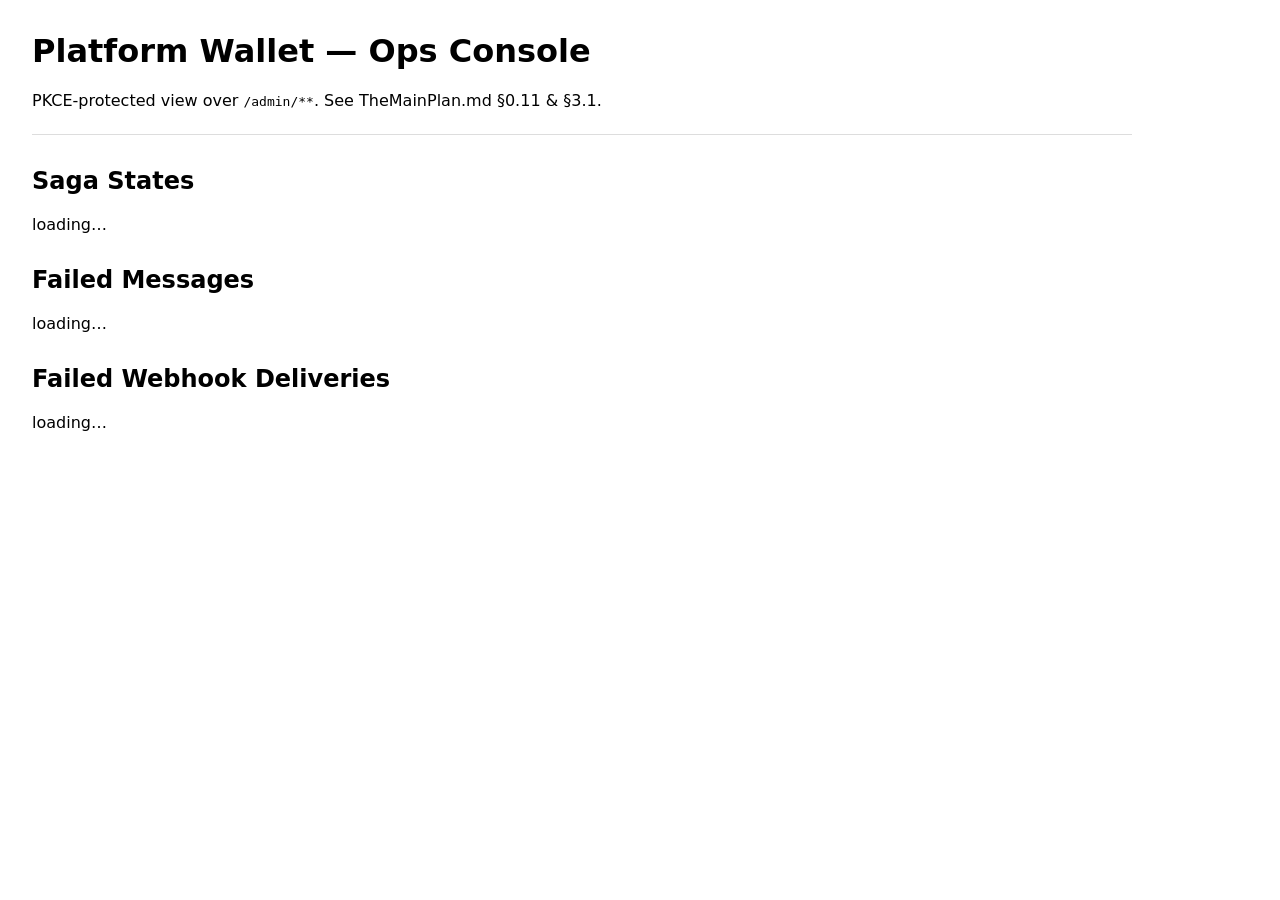
==== src/ApiGateway/wwwroot/console/index.html @ 177c57b8 "chore: scaffold Platform Wallet solution (ADR-0001) Initial repo scaffold per validated-sniffing-tea" ====
<!DOCTYPE html>
<html lang="en">
<head>
    <meta charset="UTF-8" />
    <title>Platform Wallet — Ops Console</title>
    <meta name="viewport" content="width=device-width, initial-scale=1" />
    <style>
        body { font-family: system-ui, sans-serif; margin: 2rem; max-width: 1100px; }
        header { border-bottom: 1px solid #ddd; padding-bottom: 0.5rem; }
        section { margin-top: 2rem; }
        table { border-collapse: collapse; width: 100%; }
        th, td { border: 1px solid #e3e3e3; padding: 0.3rem 0.5rem; text-align: left; }
        button { cursor: pointer; }
    </style>
</head>
<body>
<header>
    <h1>Platform Wallet — Ops Console</h1>
    <p>PKCE-protected view over <code>/admin/**</code>. See TheMainPlan.md §0.11 &amp; §3.1.</p>
</header>
<section id="sagas"><h2>Saga States</h2><div>loading…</div></section>
<section id="failed"><h2>Failed Messages</h2><div>loading…</div></section>
<section id="webhooks"><h2>Failed Webhook Deliveries</h2><div>loading…</div></section>
<!-- TODO: PKCE flow (oidc-client-ts via CDN), fetch /admin/** with bearer token. -->
<script src="app.js" defer></script>
</body>
</html>
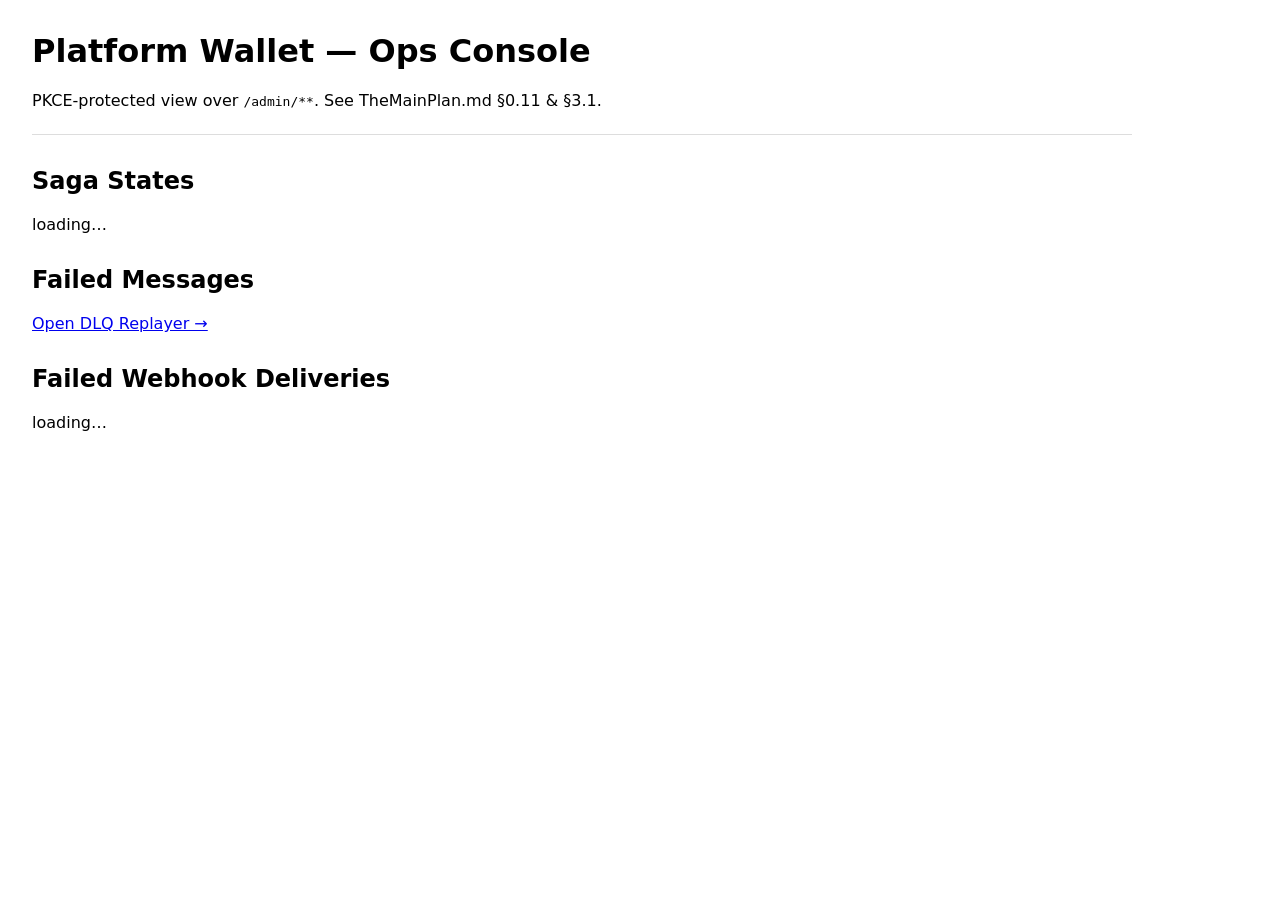
==== commit ec9d31d8: "feat(console): DLQ Replayer UI under /console/dlq Plain HTML+JS pages for listing _error queues, pee" ====
--- a/src/ApiGateway/wwwroot/console/index.html
+++ b/src/ApiGateway/wwwroot/console/index.html
@@ -19,7 +19,10 @@
     <p>PKCE-protected view over <code>/admin/**</code>. See TheMainPlan.md §0.11 &amp; §3.1.</p>
 </header>
 <section id="sagas"><h2>Saga States</h2><div>loading…</div></section>
-<section id="failed"><h2>Failed Messages</h2><div>loading…</div></section>
+<section id="failed">
+    <h2>Failed Messages</h2>
+    <p><a href="dlq/">Open DLQ Replayer →</a></p>
+</section>
 <section id="webhooks"><h2>Failed Webhook Deliveries</h2><div>loading…</div></section>
 <!-- TODO: PKCE flow (oidc-client-ts via CDN), fetch /admin/** with bearer token. -->
 <script src="app.js" defer></script>
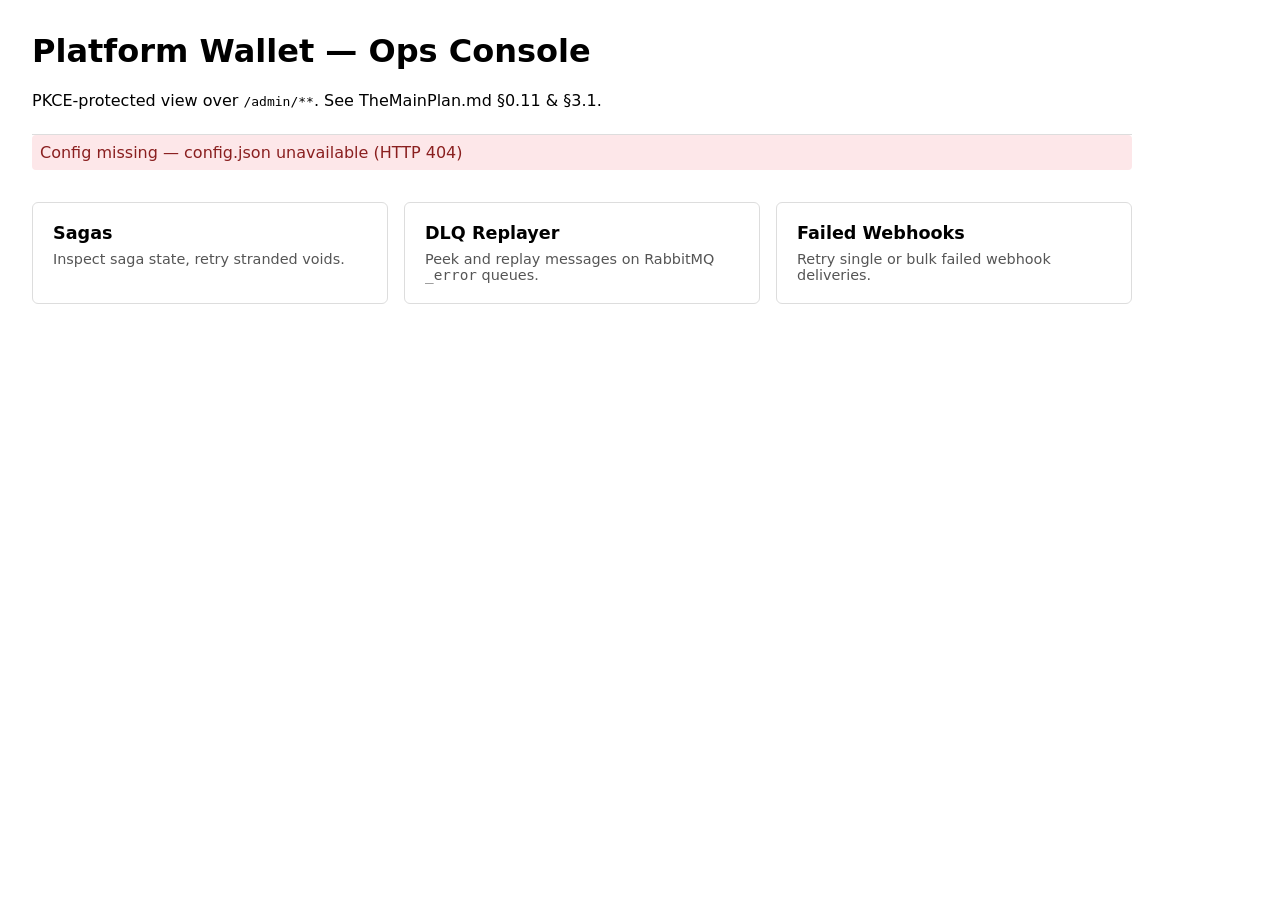
==== commit 7f8fc722: "refactor(console): use PwAuth in dashboard and DLQ pages" ====
--- a/src/ApiGateway/wwwroot/console/index.html
+++ b/src/ApiGateway/wwwroot/console/index.html
@@ -7,10 +7,12 @@
     <style>
         body { font-family: system-ui, sans-serif; margin: 2rem; max-width: 1100px; }
         header { border-bottom: 1px solid #ddd; padding-bottom: 0.5rem; }
-        section { margin-top: 2rem; }
-        table { border-collapse: collapse; width: 100%; }
-        th, td { border: 1px solid #e3e3e3; padding: 0.3rem 0.5rem; text-align: left; }
-        button { cursor: pointer; }
+        .grid { display: grid; grid-template-columns: repeat(auto-fit, minmax(260px, 1fr)); gap: 1rem; margin-top: 2rem; }
+        .card { display: block; padding: 1.25rem; border: 1px solid #ddd; border-radius: 6px; text-decoration: none; color: inherit; }
+        .card:hover { border-color: #666; }
+        .card h2 { margin: 0 0 0.5rem 0; font-size: 1.1rem; }
+        .card p { margin: 0; color: #555; font-size: 0.9rem; }
+        #banner { background: #fde7e9; color: #8a1f1f; padding: 0.5rem; border-radius: 4px; }
     </style>
 </head>
 <body>
@@ -18,13 +20,22 @@
     <h1>Platform Wallet — Ops Console</h1>
     <p>PKCE-protected view over <code>/admin/**</code>. See TheMainPlan.md §0.11 &amp; §3.1.</p>
 </header>
-<section id="sagas"><h2>Saga States</h2><div>loading…</div></section>
-<section id="failed">
-    <h2>Failed Messages</h2>
-    <p><a href="dlq/">Open DLQ Replayer →</a></p>
-</section>
-<section id="webhooks"><h2>Failed Webhook Deliveries</h2><div>loading…</div></section>
-<!-- TODO: PKCE flow (oidc-client-ts via CDN), fetch /admin/** with bearer token. -->
+<div id="banner" hidden></div>
+<nav class="grid">
+    <a class="card" href="sagas/">
+        <h2>Sagas</h2>
+        <p>Inspect saga state, retry stranded voids.</p>
+    </a>
+    <a class="card" href="dlq/">
+        <h2>DLQ Replayer</h2>
+        <p>Peek and replay messages on RabbitMQ <code>_error</code> queues.</p>
+    </a>
+    <a class="card" href="webhooks/">
+        <h2>Failed Webhooks</h2>
+        <p>Retry single or bulk failed webhook deliveries.</p>
+    </a>
+</nav>
+<script src="auth.js" defer></script>
 <script src="app.js" defer></script>
 </body>
 </html>
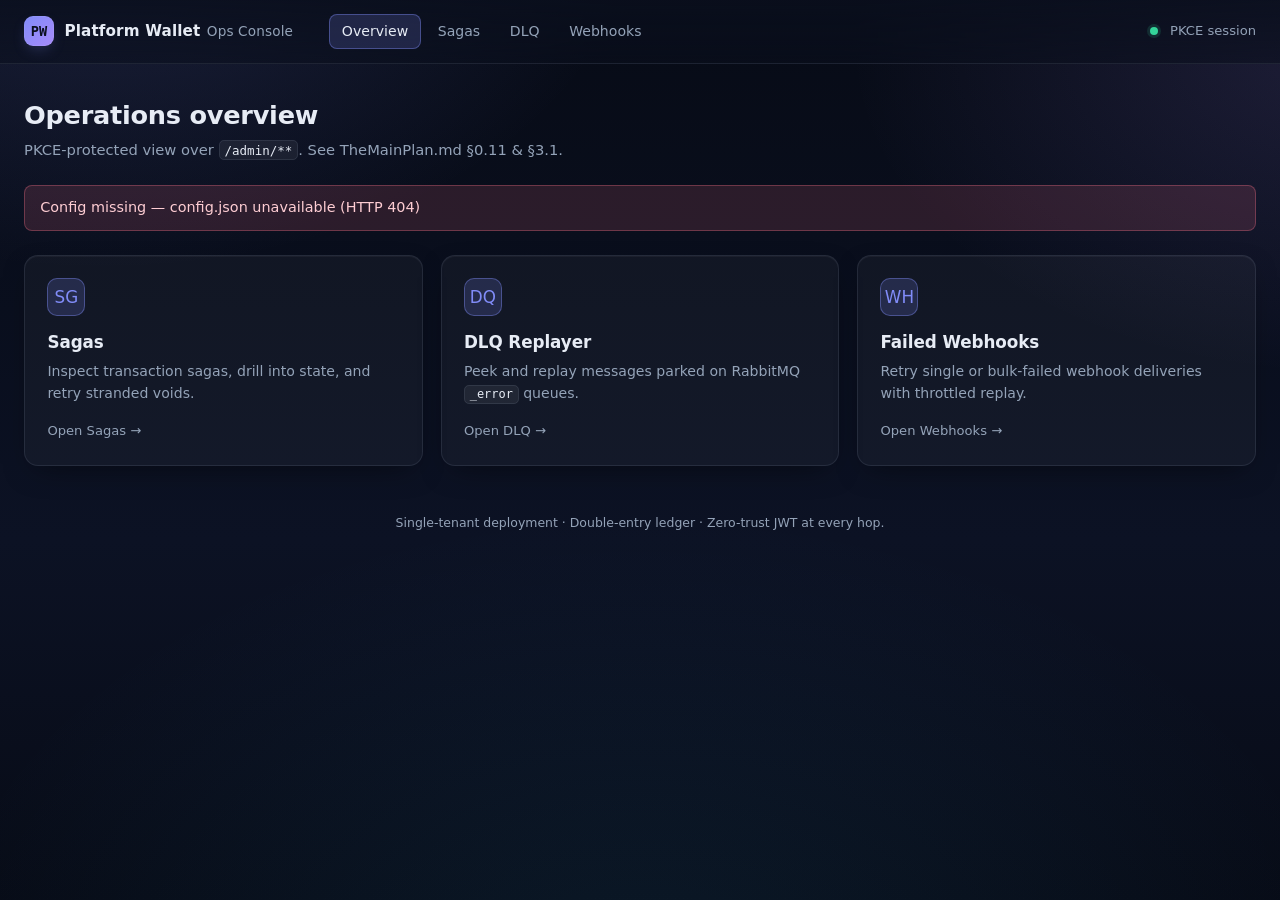
==== commit c5dea21b: "feat(console): modern dark UI for Ops Console Shared console.css (slate base, indigo accent, glassmo" ====
--- a/src/ApiGateway/wwwroot/console/index.html
+++ b/src/ApiGateway/wwwroot/console/index.html
@@ -4,37 +4,63 @@
     <meta charset="UTF-8" />
     <title>Platform Wallet — Ops Console</title>
     <meta name="viewport" content="width=device-width, initial-scale=1" />
-    <style>
-        body { font-family: system-ui, sans-serif; margin: 2rem; max-width: 1100px; }
-        header { border-bottom: 1px solid #ddd; padding-bottom: 0.5rem; }
-        .grid { display: grid; grid-template-columns: repeat(auto-fit, minmax(260px, 1fr)); gap: 1rem; margin-top: 2rem; }
-        .card { display: block; padding: 1.25rem; border: 1px solid #ddd; border-radius: 6px; text-decoration: none; color: inherit; }
-        .card:hover { border-color: #666; }
-        .card h2 { margin: 0 0 0.5rem 0; font-size: 1.1rem; }
-        .card p { margin: 0; color: #555; font-size: 0.9rem; }
-        #banner { background: #fde7e9; color: #8a1f1f; padding: 0.5rem; border-radius: 4px; }
-    </style>
+    <link rel="preconnect" href="https://rsms.me/" />
+    <link rel="stylesheet" href="https://rsms.me/inter/inter.css" />
+    <link rel="stylesheet" href="console.css" />
 </head>
 <body>
-<header>
-    <h1>Platform Wallet — Ops Console</h1>
-    <p>PKCE-protected view over <code>/admin/**</code>. See TheMainPlan.md §0.11 &amp; §3.1.</p>
-</header>
-<div id="banner" hidden></div>
-<nav class="grid">
-    <a class="card" href="sagas/">
-        <h2>Sagas</h2>
-        <p>Inspect saga state, retry stranded voids.</p>
-    </a>
-    <a class="card" href="dlq/">
-        <h2>DLQ Replayer</h2>
-        <p>Peek and replay messages on RabbitMQ <code>_error</code> queues.</p>
-    </a>
-    <a class="card" href="webhooks/">
-        <h2>Failed Webhooks</h2>
-        <p>Retry single or bulk failed webhook deliveries.</p>
-    </a>
-</nav>
+<div class="app-shell">
+    <header class="app-bar">
+        <div class="app-bar-inner">
+            <a class="brand" href="./">
+                <span class="brand-mark">PW</span>
+                <span class="brand-title">Platform Wallet<span class="brand-sub">Ops Console</span></span>
+            </a>
+            <nav class="app-nav">
+                <a href="./" class="active">Overview</a>
+                <a href="sagas/">Sagas</a>
+                <a href="dlq/">DLQ</a>
+                <a href="webhooks/">Webhooks</a>
+            </nav>
+            <span class="app-spacer"></span>
+            <span class="app-bar-meta"><span class="status-dot"></span>PKCE session</span>
+        </div>
+    </header>
+
+    <main class="page">
+        <div class="page-header">
+            <div>
+                <h1 class="page-title">Operations overview</h1>
+                <p class="page-subtitle">PKCE-protected view over <code>/admin/**</code>. See TheMainPlan.md §0.11 &amp; §3.1.</p>
+            </div>
+        </div>
+
+        <div id="banner" class="error" hidden></div>
+
+        <nav class="grid">
+            <a class="card" href="sagas/">
+                <div class="card-icon">SG</div>
+                <h2>Sagas</h2>
+                <p>Inspect transaction sagas, drill into state, and retry stranded voids.</p>
+                <span class="card-arrow">Open Sagas →</span>
+            </a>
+            <a class="card" href="dlq/">
+                <div class="card-icon">DQ</div>
+                <h2>DLQ Replayer</h2>
+                <p>Peek and replay messages parked on RabbitMQ <code>_error</code> queues.</p>
+                <span class="card-arrow">Open DLQ →</span>
+            </a>
+            <a class="card" href="webhooks/">
+                <div class="card-icon">WH</div>
+                <h2>Failed Webhooks</h2>
+                <p>Retry single or bulk-failed webhook deliveries with throttled replay.</p>
+                <span class="card-arrow">Open Webhooks →</span>
+            </a>
+        </nav>
+
+        <p class="footer-hint">Single-tenant deployment · Double-entry ledger · Zero-trust JWT at every hop.</p>
+    </main>
+</div>
 <script src="auth.js" defer></script>
 <script src="app.js" defer></script>
 </body>
--- a/src/ApiGateway/wwwroot/console/console.css
+++ b/src/ApiGateway/wwwroot/console/console.css
@@ -0,0 +1,672 @@
+/* =========================================================================
+   Platform Wallet — Ops Console shared stylesheet.
+   Dark, glassmorphism-leaning UI on a slate base with an indigo accent.
+   ========================================================================= */
+
+:root {
+    color-scheme: dark;
+
+    --bg-0:        #070b16;
+    --bg-1:        #0c1224;
+    --bg-2:        #111a33;
+    --surface:     rgba(255, 255, 255, 0.035);
+    --surface-2:   rgba(255, 255, 255, 0.06);
+    --surface-3:   rgba(255, 255, 255, 0.10);
+    --border:      rgba(148, 163, 184, 0.14);
+    --border-2:    rgba(148, 163, 184, 0.28);
+
+    --text:        #e7ecf5;
+    --text-muted:  #94a3b8;
+    --text-soft:   #cbd5e1;
+
+    --accent:      #818cf8;
+    --accent-2:    #a78bfa;
+    --accent-soft: rgba(129, 140, 248, 0.18);
+    --accent-ring: rgba(129, 140, 248, 0.40);
+
+    --ok:          #34d399;
+    --ok-soft:     rgba(52, 211, 153, 0.14);
+    --warn:        #fbbf24;
+    --warn-soft:   rgba(251, 191, 36, 0.14);
+    --err:         #fb7185;
+    --err-soft:    rgba(251, 113, 133, 0.14);
+    --info:        #60a5fa;
+    --info-soft:   rgba(96, 165, 250, 0.14);
+
+    --radius:      14px;
+    --radius-sm:   8px;
+    --shadow-1:    0 1px 0 rgba(255,255,255,0.04) inset, 0 10px 30px -12px rgba(0,0,0,0.55);
+    --shadow-2:    0 1px 0 rgba(255,255,255,0.05) inset, 0 20px 50px -20px rgba(0,0,0,0.7);
+
+    --font-sans:   "Inter", ui-sans-serif, system-ui, -apple-system, "Segoe UI", Roboto, "Helvetica Neue", Arial, sans-serif;
+    --font-mono:   ui-monospace, SFMono-Regular, "JetBrains Mono", Menlo, Monaco, Consolas, monospace;
+}
+
+* { box-sizing: border-box; }
+
+html, body {
+    margin: 0;
+    padding: 0;
+    min-height: 100%;
+}
+
+body {
+    font-family: var(--font-sans);
+    font-size: 14px;
+    line-height: 1.5;
+    color: var(--text);
+    background-color: var(--bg-0);
+    background-image:
+        radial-gradient(900px 600px at 8% -10%, rgba(129, 140, 248, 0.18), transparent 60%),
+        radial-gradient(900px 600px at 105% 5%, rgba(167, 139, 250, 0.14), transparent 55%),
+        radial-gradient(1200px 800px at 50% 110%, rgba(56, 189, 248, 0.08), transparent 60%),
+        linear-gradient(180deg, var(--bg-0), var(--bg-1) 60%, var(--bg-0));
+    background-attachment: fixed;
+    -webkit-font-smoothing: antialiased;
+    -moz-osx-font-smoothing: grayscale;
+}
+
+a { color: var(--accent); text-decoration: none; }
+a:hover { color: var(--accent-2); text-decoration: underline; text-underline-offset: 3px; }
+
+code, pre {
+    font-family: var(--font-mono);
+    font-size: 0.85em;
+}
+code {
+    background: var(--surface-2);
+    color: var(--text);
+    padding: 0.12em 0.4em;
+    border-radius: 5px;
+    border: 1px solid var(--border);
+    word-break: break-all;
+}
+pre {
+    background: rgba(7, 11, 22, 0.55);
+    color: var(--text-soft);
+    padding: 0.9rem 1rem;
+    border-radius: var(--radius-sm);
+    border: 1px solid var(--border);
+    overflow-x: auto;
+    max-height: 14em;
+    margin: 0.6rem 0 0;
+}
+
+/* ---------- Layout shell ----------------------------------------------- */
+
+.app-shell {
+    min-height: 100vh;
+    display: flex;
+    flex-direction: column;
+}
+
+.app-bar {
+    position: sticky;
+    top: 0;
+    z-index: 50;
+    backdrop-filter: blur(14px);
+    -webkit-backdrop-filter: blur(14px);
+    background: linear-gradient(180deg, rgba(10, 15, 29, 0.85), rgba(10, 15, 29, 0.55));
+    border-bottom: 1px solid var(--border);
+}
+.app-bar-inner {
+    max-width: 1280px;
+    margin: 0 auto;
+    padding: 0.85rem 1.5rem;
+    display: flex;
+    align-items: center;
+    gap: 1.25rem;
+}
+.brand {
+    display: flex;
+    align-items: center;
+    gap: 0.65rem;
+    color: var(--text);
+    text-decoration: none;
+    font-weight: 600;
+    letter-spacing: 0.01em;
+}
+.brand:hover { text-decoration: none; color: var(--text); }
+.brand-mark {
+    width: 30px;
+    height: 30px;
+    border-radius: 9px;
+    background: linear-gradient(135deg, var(--accent) 0%, var(--accent-2) 100%);
+    box-shadow: 0 0 0 1px rgba(255,255,255,0.06) inset, 0 6px 16px -6px var(--accent-ring);
+    display: grid;
+    place-items: center;
+    color: #0b0f1e;
+    font-weight: 800;
+    font-size: 0.85rem;
+    font-family: var(--font-mono);
+}
+.brand-title { font-size: 0.95rem; }
+.brand-sub {
+    color: var(--text-muted);
+    font-weight: 400;
+    margin-left: 0.4rem;
+    font-size: 0.85rem;
+}
+
+.app-nav {
+    display: flex;
+    gap: 0.25rem;
+    margin-left: 1rem;
+}
+.app-nav a {
+    color: var(--text-muted);
+    padding: 0.45rem 0.8rem;
+    border-radius: 8px;
+    font-size: 0.88rem;
+    font-weight: 500;
+    transition: background 0.15s ease, color 0.15s ease;
+}
+.app-nav a:hover { background: var(--surface-2); color: var(--text); text-decoration: none; }
+.app-nav a.active {
+    background: var(--accent-soft);
+    color: var(--text);
+    box-shadow: inset 0 0 0 1px var(--accent-ring);
+}
+
+.app-spacer { flex: 1; }
+
+.app-bar-meta {
+    display: flex;
+    align-items: center;
+    gap: 0.75rem;
+    color: var(--text-muted);
+    font-size: 0.82rem;
+}
+.status-dot {
+    width: 8px;
+    height: 8px;
+    border-radius: 50%;
+    background: var(--ok);
+    box-shadow: 0 0 0 3px var(--ok-soft);
+}
+
+.page {
+    flex: 1;
+    width: 100%;
+    max-width: 1280px;
+    margin: 0 auto;
+    padding: 2rem 1.5rem 4rem;
+}
+
+.page-header {
+    display: flex;
+    align-items: flex-end;
+    justify-content: space-between;
+    gap: 1rem;
+    margin-bottom: 1.5rem;
+    flex-wrap: wrap;
+}
+.page-title {
+    margin: 0;
+    font-size: 1.6rem;
+    font-weight: 600;
+    letter-spacing: -0.01em;
+}
+.page-subtitle {
+    color: var(--text-muted);
+    margin: 0.3rem 0 0;
+    font-size: 0.92rem;
+}
+.breadcrumb {
+    color: var(--text-muted);
+    font-size: 0.85rem;
+    margin: 0 0 0.4rem;
+    display: flex;
+    align-items: center;
+    gap: 0.4rem;
+}
+.breadcrumb a { color: var(--text-muted); }
+.breadcrumb a:hover { color: var(--accent); }
+.breadcrumb .sep { opacity: 0.5; }
+
+.footer-hint {
+    margin-top: 3rem;
+    color: var(--text-muted);
+    font-size: 0.78rem;
+    text-align: center;
+}
+
+/* ---------- Cards (tile grid on landing) ------------------------------- */
+
+.grid {
+    display: grid;
+    grid-template-columns: repeat(auto-fit, minmax(280px, 1fr));
+    gap: 1.1rem;
+    margin-top: 1.5rem;
+}
+.card {
+    display: block;
+    padding: 1.4rem 1.4rem 1.5rem;
+    background: var(--surface);
+    border: 1px solid var(--border);
+    border-radius: var(--radius);
+    color: var(--text);
+    text-decoration: none;
+    transition: transform 0.18s ease, border-color 0.18s ease, background 0.18s ease, box-shadow 0.18s ease;
+    box-shadow: var(--shadow-1);
+    position: relative;
+    overflow: hidden;
+}
+.card::before {
+    content: "";
+    position: absolute;
+    inset: 0;
+    background: radial-gradient(450px 180px at 0% 0%, rgba(129, 140, 248, 0.10), transparent 60%);
+    opacity: 0;
+    transition: opacity 0.25s ease;
+    pointer-events: none;
+}
+.card:hover {
+    transform: translateY(-2px);
+    border-color: var(--border-2);
+    background: var(--surface-2);
+    text-decoration: none;
+    color: var(--text);
+    box-shadow: var(--shadow-2);
+}
+.card:hover::before { opacity: 1; }
+.card-icon {
+    width: 38px;
+    height: 38px;
+    border-radius: 10px;
+    background: var(--accent-soft);
+    color: var(--accent);
+    display: grid;
+    place-items: center;
+    font-size: 1.05rem;
+    margin-bottom: 0.85rem;
+    border: 1px solid var(--accent-ring);
+}
+.card h2 {
+    margin: 0 0 0.4rem;
+    font-size: 1.05rem;
+    font-weight: 600;
+    letter-spacing: -0.005em;
+}
+.card p {
+    margin: 0;
+    color: var(--text-muted);
+    font-size: 0.88rem;
+    line-height: 1.55;
+}
+.card-arrow {
+    color: var(--text-muted);
+    margin-top: 1rem;
+    font-size: 0.82rem;
+    display: inline-flex;
+    align-items: center;
+    gap: 0.3rem;
+}
+.card:hover .card-arrow { color: var(--accent); }
+
+/* ---------- Surface (table/list panel) --------------------------------- */
+
+.surface {
+    background: var(--surface);
+    border: 1px solid var(--border);
+    border-radius: var(--radius);
+    box-shadow: var(--shadow-1);
+    overflow: hidden;
+}
+.surface + .surface { margin-top: 1.25rem; }
+
+/* ---------- Toolbar / controls ----------------------------------------- */
+
+.controls {
+    display: flex;
+    gap: 0.6rem;
+    align-items: flex-end;
+    flex-wrap: wrap;
+    padding: 0.9rem 1rem;
+    background: var(--surface);
+    border: 1px solid var(--border);
+    border-radius: var(--radius);
+    margin-bottom: 1rem;
+}
+.controls label {
+    display: flex;
+    flex-direction: column;
+    gap: 0.3rem;
+    font-size: 0.78rem;
+    color: var(--text-muted);
+    text-transform: uppercase;
+    letter-spacing: 0.06em;
+    font-weight: 500;
+}
+.controls .spacer { flex: 1; }
+.controls #page-info {
+    color: var(--text-muted);
+    font-size: 0.85rem;
+    margin-left: 0.4rem;
+}
+
+select, input[type="text"], input[type="number"], input[type="search"] {
+    appearance: none;
+    -webkit-appearance: none;
+    background: rgba(7, 11, 22, 0.6);
+    color: var(--text);
+    border: 1px solid var(--border);
+    border-radius: var(--radius-sm);
+    padding: 0.5rem 0.7rem;
+    font-size: 0.88rem;
+    font-family: inherit;
+    min-width: 8rem;
+    transition: border-color 0.15s ease, box-shadow 0.15s ease;
+}
+select {
+    background-image: linear-gradient(45deg, transparent 50%, var(--text-muted) 50%),
+                      linear-gradient(135deg, var(--text-muted) 50%, transparent 50%);
+    background-position: calc(100% - 16px) 50%, calc(100% - 11px) 50%;
+    background-size: 5px 5px, 5px 5px;
+    background-repeat: no-repeat;
+    padding-right: 2rem;
+}
+select:focus, input:focus {
+    outline: none;
+    border-color: var(--accent);
+    box-shadow: 0 0 0 3px var(--accent-soft);
+}
+input[type="number"] { min-width: 6rem; }
+
+/* ---------- Buttons ---------------------------------------------------- */
+
+button, .btn {
+    appearance: none;
+    -webkit-appearance: none;
+    cursor: pointer;
+    border: 1px solid var(--border);
+    background: var(--surface-2);
+    color: var(--text);
+    padding: 0.5rem 0.95rem;
+    font-size: 0.86rem;
+    font-weight: 500;
+    font-family: inherit;
+    border-radius: var(--radius-sm);
+    transition: background 0.15s ease, border-color 0.15s ease, color 0.15s ease, transform 0.05s ease;
+    display: inline-flex;
+    align-items: center;
+    gap: 0.4rem;
+}
+button:hover, .btn:hover {
+    background: var(--surface-3);
+    border-color: var(--border-2);
+    color: var(--text);
+}
+button:active, .btn:active { transform: translateY(1px); }
+button:focus-visible, .btn:focus-visible {
+    outline: none;
+    box-shadow: 0 0 0 3px var(--accent-soft);
+    border-color: var(--accent);
+}
+button:disabled, .btn:disabled {
+    opacity: 0.45;
+    cursor: not-allowed;
+    background: var(--surface);
+}
+
+button.primary, .btn.primary {
+    background: linear-gradient(180deg, var(--accent) 0%, #6366f1 100%);
+    border-color: transparent;
+    color: #0b0f1e;
+    font-weight: 600;
+}
+button.primary:hover, .btn.primary:hover {
+    background: linear-gradient(180deg, #a3aaff 0%, #7c83ff 100%);
+    color: #0b0f1e;
+}
+
+button.danger, .btn.danger {
+    background: rgba(251, 113, 133, 0.12);
+    border-color: rgba(251, 113, 133, 0.30);
+    color: #fda4af;
+}
+button.danger:hover, .btn.danger:hover {
+    background: rgba(251, 113, 133, 0.2);
+    border-color: rgba(251, 113, 133, 0.45);
+    color: #fecdd3;
+}
+
+button.ghost, .btn.ghost {
+    background: transparent;
+}
+
+button.sm { padding: 0.3rem 0.6rem; font-size: 0.8rem; }
+
+/* ---------- Tables ----------------------------------------------------- */
+
+table {
+    border-collapse: separate;
+    border-spacing: 0;
+    width: 100%;
+    font-size: 0.88rem;
+}
+th, td {
+    padding: 0.72rem 0.95rem;
+    text-align: left;
+    border-bottom: 1px solid var(--border);
+    vertical-align: middle;
+}
+thead th {
+    background: rgba(7, 11, 22, 0.55);
+    color: var(--text-muted);
+    font-weight: 600;
+    font-size: 0.74rem;
+    letter-spacing: 0.07em;
+    text-transform: uppercase;
+    border-bottom: 1px solid var(--border);
+    position: sticky;
+    top: 0;
+}
+tbody tr {
+    transition: background 0.1s ease;
+}
+tbody tr:hover { background: var(--surface-2); }
+tbody tr:last-child td { border-bottom: none; }
+td .row-actions {
+    display: inline-flex;
+    gap: 0.35rem;
+}
+
+/* Table wrapped in a surface — kill the redundant outer rounded corners. */
+.surface > table { border-radius: 0; }
+.surface > .table-wrap { overflow-x: auto; }
+
+.empty {
+    color: var(--text-muted);
+    padding: 2rem 1.5rem;
+    text-align: center;
+    font-size: 0.9rem;
+}
+.empty::before {
+    content: "—";
+    display: block;
+    color: var(--border-2);
+    font-size: 1.4rem;
+    margin-bottom: 0.3rem;
+}
+
+/* ---------- Description list (saga detail) ----------------------------- */
+
+dl.detail {
+    display: grid;
+    grid-template-columns: 200px 1fr;
+    gap: 0.6rem 1.5rem;
+    margin: 0;
+    padding: 1.3rem 1.5rem;
+}
+dl.detail dt {
+    color: var(--text-muted);
+    font-size: 0.78rem;
+    text-transform: uppercase;
+    letter-spacing: 0.07em;
+    font-weight: 500;
+    padding-top: 0.15rem;
+}
+dl.detail dd {
+    margin: 0;
+    color: var(--text);
+    font-size: 0.93rem;
+    word-break: break-word;
+}
+
+/* ---------- Badges (status chips) -------------------------------------- */
+
+.badge {
+    display: inline-flex;
+    align-items: center;
+    gap: 0.35rem;
+    padding: 0.22rem 0.6rem;
+    border-radius: 999px;
+    font-size: 0.75rem;
+    font-weight: 600;
+    letter-spacing: 0.02em;
+    border: 1px solid transparent;
+    white-space: nowrap;
+    line-height: 1.2;
+}
+.badge::before {
+    content: "";
+    width: 6px;
+    height: 6px;
+    border-radius: 50%;
+    background: currentColor;
+    opacity: 0.85;
+}
+.badge.muted   { background: var(--surface-2); color: var(--text-muted); border-color: var(--border); }
+.badge.info    { background: var(--info-soft); color: var(--info); border-color: rgba(96, 165, 250, 0.30); }
+.badge.ok      { background: var(--ok-soft);   color: var(--ok);   border-color: rgba(52, 211, 153, 0.30); }
+.badge.warn    { background: var(--warn-soft); color: var(--warn); border-color: rgba(251, 191, 36, 0.30); }
+.badge.err     { background: var(--err-soft);  color: var(--err);  border-color: rgba(251, 113, 133, 0.32); }
+.badge.accent  { background: var(--accent-soft); color: var(--accent); border-color: var(--accent-ring); }
+
+/* ---------- Banners / alerts ------------------------------------------- */
+
+.banner, #banner, .progress, #progress {
+    padding: 0.7rem 0.95rem;
+    border-radius: var(--radius-sm);
+    border: 1px solid var(--warn);
+    background: var(--warn-soft);
+    color: #fde68a;
+    margin-bottom: 1rem;
+    font-size: 0.9rem;
+}
+#banner[hidden], .progress[hidden], #progress[hidden] { display: none; }
+
+.progress, #progress {
+    background: var(--info-soft);
+    border-color: rgba(96, 165, 250, 0.36);
+    color: #bfdbfe;
+}
+
+/* The landing-page banner is rendered as an error banner. */
+#banner.error {
+    background: var(--err-soft);
+    border-color: rgba(251, 113, 133, 0.32);
+    color: #fecdd3;
+}
+
+/* ---------- DLQ inspect: per-message row ------------------------------- */
+
+#messages .row {
+    background: var(--surface);
+    border: 1px solid var(--border);
+    border-radius: var(--radius);
+    padding: 1rem 1.1rem;
+    margin: 0.85rem 0;
+    box-shadow: var(--shadow-1);
+}
+#messages .row strong {
+    color: var(--text-muted);
+    font-weight: 500;
+    font-size: 0.82rem;
+    letter-spacing: 0.04em;
+    text-transform: uppercase;
+}
+#messages .row button { margin-top: 0.6rem; }
+
+/* ---------- Saga detail actions strip ---------------------------------- */
+
+.actions {
+    display: flex;
+    align-items: center;
+    gap: 0.75rem;
+    padding: 1rem 1.5rem;
+    background: rgba(7, 11, 22, 0.4);
+    border-top: 1px solid var(--border);
+    flex-wrap: wrap;
+}
+.actions .hint, #retry-hint {
+    color: var(--text-muted);
+    font-size: 0.85rem;
+}
+
+/* ---------- Callback / sign-in screen ---------------------------------- */
+
+.signin {
+    min-height: 100vh;
+    display: grid;
+    place-items: center;
+    padding: 2rem;
+}
+.signin-card {
+    width: 100%;
+    max-width: 420px;
+    background: var(--surface);
+    border: 1px solid var(--border);
+    border-radius: var(--radius);
+    padding: 2rem 1.75rem;
+    text-align: center;
+    box-shadow: var(--shadow-2);
+}
+.signin-card .brand-mark {
+    width: 44px;
+    height: 44px;
+    border-radius: 12px;
+    margin: 0 auto 1rem;
+    font-size: 1rem;
+}
+.signin-card h1 {
+    margin: 0 0 0.4rem;
+    font-size: 1.15rem;
+    font-weight: 600;
+}
+.signin-card p { margin: 0; color: var(--text-muted); font-size: 0.9rem; }
+.signin-card .spinner {
+    margin: 1.25rem auto 0;
+    width: 28px;
+    height: 28px;
+    border-radius: 50%;
+    border: 2.5px solid var(--surface-3);
+    border-top-color: var(--accent);
+    animation: spin 0.8s linear infinite;
+}
+.signin-card #error {
+    display: none;
+    margin-top: 1rem;
+    background: var(--err-soft);
+    border: 1px solid rgba(251, 113, 133, 0.32);
+    color: #fecdd3;
+    padding: 0.75rem 0.9rem;
+    border-radius: var(--radius-sm);
+    text-align: left;
+    white-space: pre-wrap;
+    font-size: 0.85rem;
+}
+
+@keyframes spin { to { transform: rotate(360deg); } }
+
+/* ---------- Responsive tweaks ------------------------------------------ */
+
+@media (max-width: 720px) {
+    .app-bar-inner { padding: 0.7rem 1rem; flex-wrap: wrap; }
+    .app-nav { order: 3; width: 100%; overflow-x: auto; }
+    .app-bar-meta { margin-left: auto; }
+    .page { padding: 1.25rem 1rem 3rem; }
+    dl.detail { grid-template-columns: 1fr; gap: 0.15rem 0; }
+    dl.detail dt { padding-top: 0.6rem; }
+}
